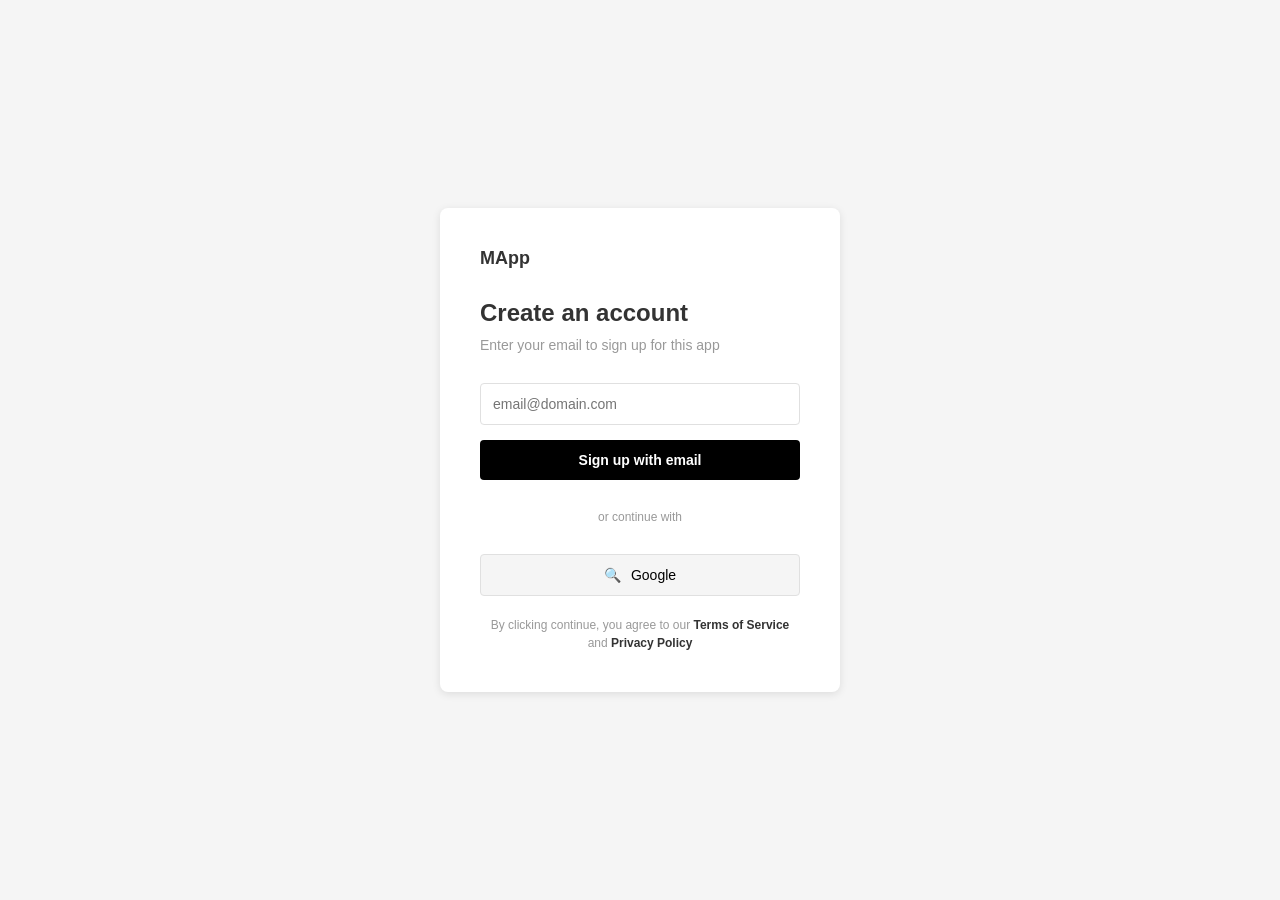
==== components/auth.html @ f1b0c54c "Add all HTML components and CSS stylesheet" ====
<!DOCTYPE html>
<html lang="es">
<head>
    <meta charset="UTF-8">
    <meta name="viewport" content="width=device-width, initial-scale=1.0">
    <title>Create an Account - MApp</title>
    <link rel="stylesheet" href="../assets/css/style.css">
</head>
<body>
    <div class="auth-container">
        <div class="auth-card">
            <div class="auth-card__logo">MApp</div>
            <h1 class="auth-card__title">Create an account</h1>
            <p class="auth-card__subtitle">Enter your email to sign up for this app</p>
            
            <form class="auth-form">
                <input type="email" class="auth-form__input" placeholder="email@domain.com" required>
                <button type="submit" class="auth-form__button">Sign up with email</button>
                
                <div class="auth-form__divider">or continue with</div>
                
                <button type="button" class="auth-form__google-btn">
                    <span>🔍</span>
                    <span>Google</span>
                </button>
            </form>
            
            <div class="auth-card__terms">
                By clicking continue, you agree to our <a href="#">Terms of Service</a> and <a href="#">Privacy Policy</a>
            </div>
        </div>
    </div>
</body>
</html>
---- assets/css/style.css ----
/* General Styles */
* {
  margin: 0;
  padding: 0;
  box-sizing: border-box;
}

body {
  font-family: -apple-system, BlinkMacSystemFont, 'Segoe UI', Roboto, Oxygen, Ubuntu, Cantarell, sans-serif;
  background-color: #f5f5f5;
}

/* Banner Article Component */
.banner-article {
  display: flex;
  flex-direction: column;
  background-color: white;
  padding: 40px 20px;
  margin: 20px auto;
  max-width: 1200px;
  border-radius: 8px;
  box-shadow: 0 2px 8px rgba(0, 0, 0, 0.1);
}

.banner-article__header {
  display: flex;
  flex-direction: column;
  margin-bottom: 30px;
}

.banner-article__title {
  font-size: 32px;
  font-weight: 700;
  margin-bottom: 10px;
  color: #333;
}

.banner-article__subtitle {
  font-size: 14px;
  color: #999;
  line-height: 1.5;
}

.banner-article__image {
  width: 100%;
  height: auto;
  border-radius: 8px;
  object-fit: cover;
}

/* Auth Component */
.auth-container {
  display: flex;
  justify-content: center;
  align-items: center;
  min-height: 100vh;
  background-color: #f5f5f5;
  padding: 20px;
}

.auth-card {
  display: flex;
  flex-direction: column;
  background-color: white;
  padding: 40px;
  width: 100%;
  max-width: 400px;
  border-radius: 8px;
  box-shadow: 0 2px 8px rgba(0, 0, 0, 0.1);
}

.auth-card__logo {
  font-size: 18px;
  font-weight: 700;
  margin-bottom: 30px;
  color: #333;
}

.auth-card__title {
  font-size: 24px;
  font-weight: 600;
  margin-bottom: 10px;
  color: #333;
}

.auth-card__subtitle {
  font-size: 14px;
  color: #999;
  margin-bottom: 30px;
}

.auth-form {
  display: flex;
  flex-direction: column;
  gap: 15px;
}

.auth-form__input {
  padding: 12px;
  border: 1px solid #e0e0e0;
  border-radius: 4px;
  font-size: 14px;
  font-family: inherit;
}

.auth-form__button {
  padding: 12px;
  background-color: #000;
  color: white;
  border: none;
  border-radius: 4px;
  font-size: 14px;
  font-weight: 600;
  cursor: pointer;
  transition: background-color 0.3s;
}

.auth-form__button:hover {
  background-color: #333;
}

.auth-form__divider {
  text-align: center;
  font-size: 12px;
  color: #999;
  margin: 15px 0;
}

.auth-form__google-btn {
  display: flex;
  justify-content: center;
  align-items: center;
  gap: 10px;
  padding: 12px;
  background-color: #f5f5f5;
  border: 1px solid #e0e0e0;
  border-radius: 4px;
  font-size: 14px;
  cursor: pointer;
  transition: background-color 0.3s;
}

.auth-form__google-btn:hover {
  background-color: #efefef;
}

.auth-card__terms {
  text-align: center;
  font-size: 12px;
  color: #999;
  margin-top: 20px;
  line-height: 1.5;
}

.auth-card__terms a {
  color: #333;
  text-decoration: none;
  font-weight: 600;
}

/* Contacts Component */
.contacts-container {
  display: flex;
  justify-content: center;
  align-items: center;
  min-height: 100vh;
  background-color: #f5f5f5;
  padding: 20px;
}

.contacts-card {
  display: flex;
  flex-direction: column;
  background-color: white;
  padding: 40px;
  width: 100%;
  max-width: 500px;
  border-radius: 8px;
  box-shadow: 0 2px 8px rgba(0, 0, 0, 0.1);
}

.contacts-card__title {
  font-size: 18px;
  font-weight: 700;
  margin-bottom: 30px;
  color: #333;
}

.contacts-list {
  display: flex;
  flex-direction: column;
  gap: 20px;
}

.contact-item {
  display: flex;
  align-items: center;
  gap: 15px;
  padding-bottom: 20px;
  border-bottom: 1px solid #e0e0e0;
}

.contact-item:last-child {
  border-bottom: none;
  padding-bottom: 0;
}

.contact-avatar {
  width: 50px;
  height: 50px;
  border-radius: 50%;
  object-fit: cover;
  flex-shrink: 0;
}

.contact-info {
  display: flex;
  flex-direction: column;
  gap: 4px;
}

.contact-name {
  font-size: 14px;
  font-weight: 600;
  color: #333;
}

.contact-email {
  font-size: 12px;
  color: #999;
}

/* Posts Component */
.posts-container {
  display: flex;
  justify-content: center;
  align-items: flex-start;
  min-height: 100vh;
  background-color: #f5f5f5;
  padding: 40px 20px;
}

.posts-grid {
  display: flex;
  flex-wrap: wrap;
  gap: 30px;
  width: 100%;
  max-width: 1200px;
  justify-content: flex-start;
}

.post-card {
  display: flex;
  flex-direction: column;
  background-color: white;
  border-radius: 8px;
  overflow: hidden;
  box-shadow: 0 2px 8px rgba(0, 0, 0, 0.1);
  width: calc(33.333% - 20px);
  min-width: 300px;
  transition: box-shadow 0.3s;
}

.post-card:hover {
  box-shadow: 0 4px 12px rgba(0, 0, 0, 0.15);
}

.post-header {
  display: flex;
  justify-content: space-between;
  align-items: center;
  padding: 20px;
  border-bottom: 1px solid #e0e0e0;
}

.post-author {
  display: flex;
  align-items: center;
  gap: 10px;
}

.post-avatar {
  width: 40px;
  height: 40px;
  border-radius: 50%;
  object-fit: cover;
}

.post-author-info {
  display: flex;
  flex-direction: column;
  gap: 2px;
}

.post-author-name {
  font-size: 14px;
  font-weight: 600;
  color: #333;
}

.post-author-time {
  font-size: 12px;
  color: #999;
}

.post-menu {
  cursor: pointer;
  font-size: 18px;
  color: #999;
}

.post-image {
  width: 100%;
  height: 200px;
  background-color: #e0e0e0;
  object-fit: cover;
}

.post-footer {
  display: flex;
  justify-content: space-between;
  align-items: center;
  padding: 15px 20px;
}

.post-stats {
  display: flex;
  gap: 15px;
  font-size: 12px;
  color: #999;
}

.post-description {
  padding: 20px;
  font-size: 14px;
  line-height: 1.6;
  color: #333;
}

/* Responsive Design */
@media (max-width: 1024px) {
  .post-card {
    width: calc(50% - 15px);
  }
}

@media (max-width: 768px) {
  .post-card {
    width: 100%;
  }

  .banner-article {
    padding: 20px 15px;
  }

  .banner-article__title {
    font-size: 24px;
  }

  .auth-card {
    padding: 30px 20px;
  }

  .contacts-card {
    padding: 30px 20px;
  }
}
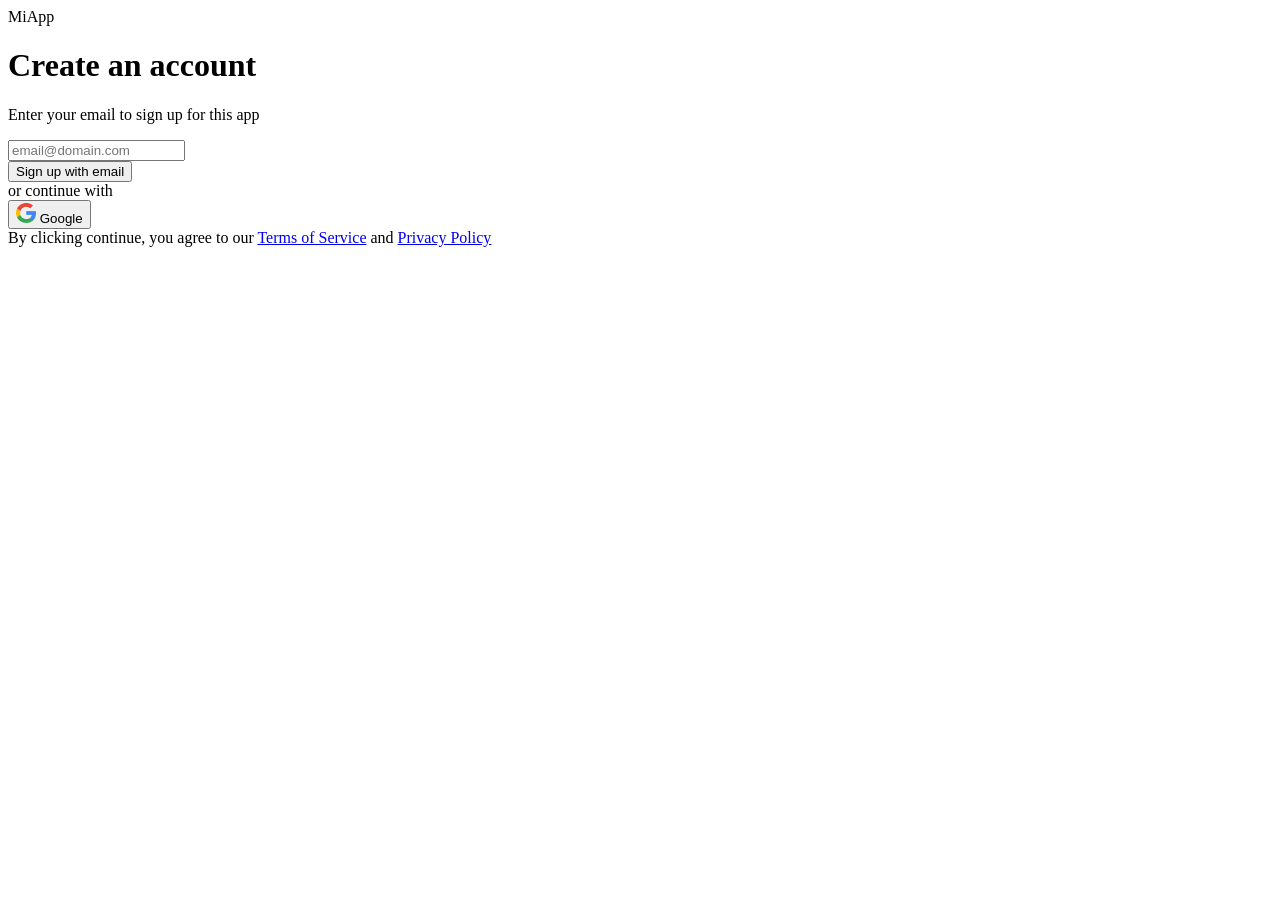
==== commit 92ac307e: "Add files via upload" ====
--- a/components/auth.html
+++ b/components/auth.html
@@ -1,34 +1,44 @@
-<!DOCTYPE html>
-<html lang="es">
-<head>
-    <meta charset="UTF-8">
-    <meta name="viewport" content="width=device-width, initial-scale=1.0">
-    <title>Create an Account - MApp</title>
-    <link rel="stylesheet" href="../assets/css/style.css">
-</head>
-<body>
-    <div class="auth-container">
-        <div class="auth-card">
-            <div class="auth-card__logo">MApp</div>
-            <h1 class="auth-card__title">Create an account</h1>
-            <p class="auth-card__subtitle">Enter your email to sign up for this app</p>
-            
-            <form class="auth-form">
-                <input type="email" class="auth-form__input" placeholder="email@domain.com" required>
-                <button type="submit" class="auth-form__button">Sign up with email</button>
-                
-                <div class="auth-form__divider">or continue with</div>
-                
-                <button type="button" class="auth-form__google-btn">
-                    <span>🔍</span>
-                    <span>Google</span>
-                </button>
-            </form>
-            
-            <div class="auth-card__terms">
-                By clicking continue, you agree to our <a href="#">Terms of Service</a> and <a href="#">Privacy Policy</a>
-            </div>
-        </div>
-    </div>
-</body>
+<!DOCTYPE html>
+<html lang="en">
+<head>
+    <meta charset="UTF-8">
+    <meta name="viewport" content="width=device-width, initial-scale=1.0">
+    <title>MiApp - Sign Up</title>
+    <link rel="stylesheet" href="../assets/CSS/style.css">
+</head>
+<body>
+    <div class="auth-container">
+        <div class="brand">MiApp</div>
+        
+        <div class="auth-content">
+            <h1>Create an account</h1>
+            <p class="subtitle">Enter your email to sign up for this app</p>
+
+            <form>
+                <div class="form-group">
+                    <input 
+                        type="email" 
+                        placeholder="email@domain.com" 
+                        required
+                    >
+                </div>
+
+                <button type="submit" class="btn-email">Sign up with email</button>
+            </form>
+
+            <div class="divider">or continue with</div>
+
+            <button class="btn-google">
+                <img src="../assets/icons/Google.png" alt="Google">
+                Google
+            </button>
+
+            <div class="terms">
+                By clicking continue, you agree to our 
+                <a href="#">Terms of Service</a> and 
+                <a href="#">Privacy Policy</a>
+            </div>
+        </div>
+    </div>
+</body>
 </html>
